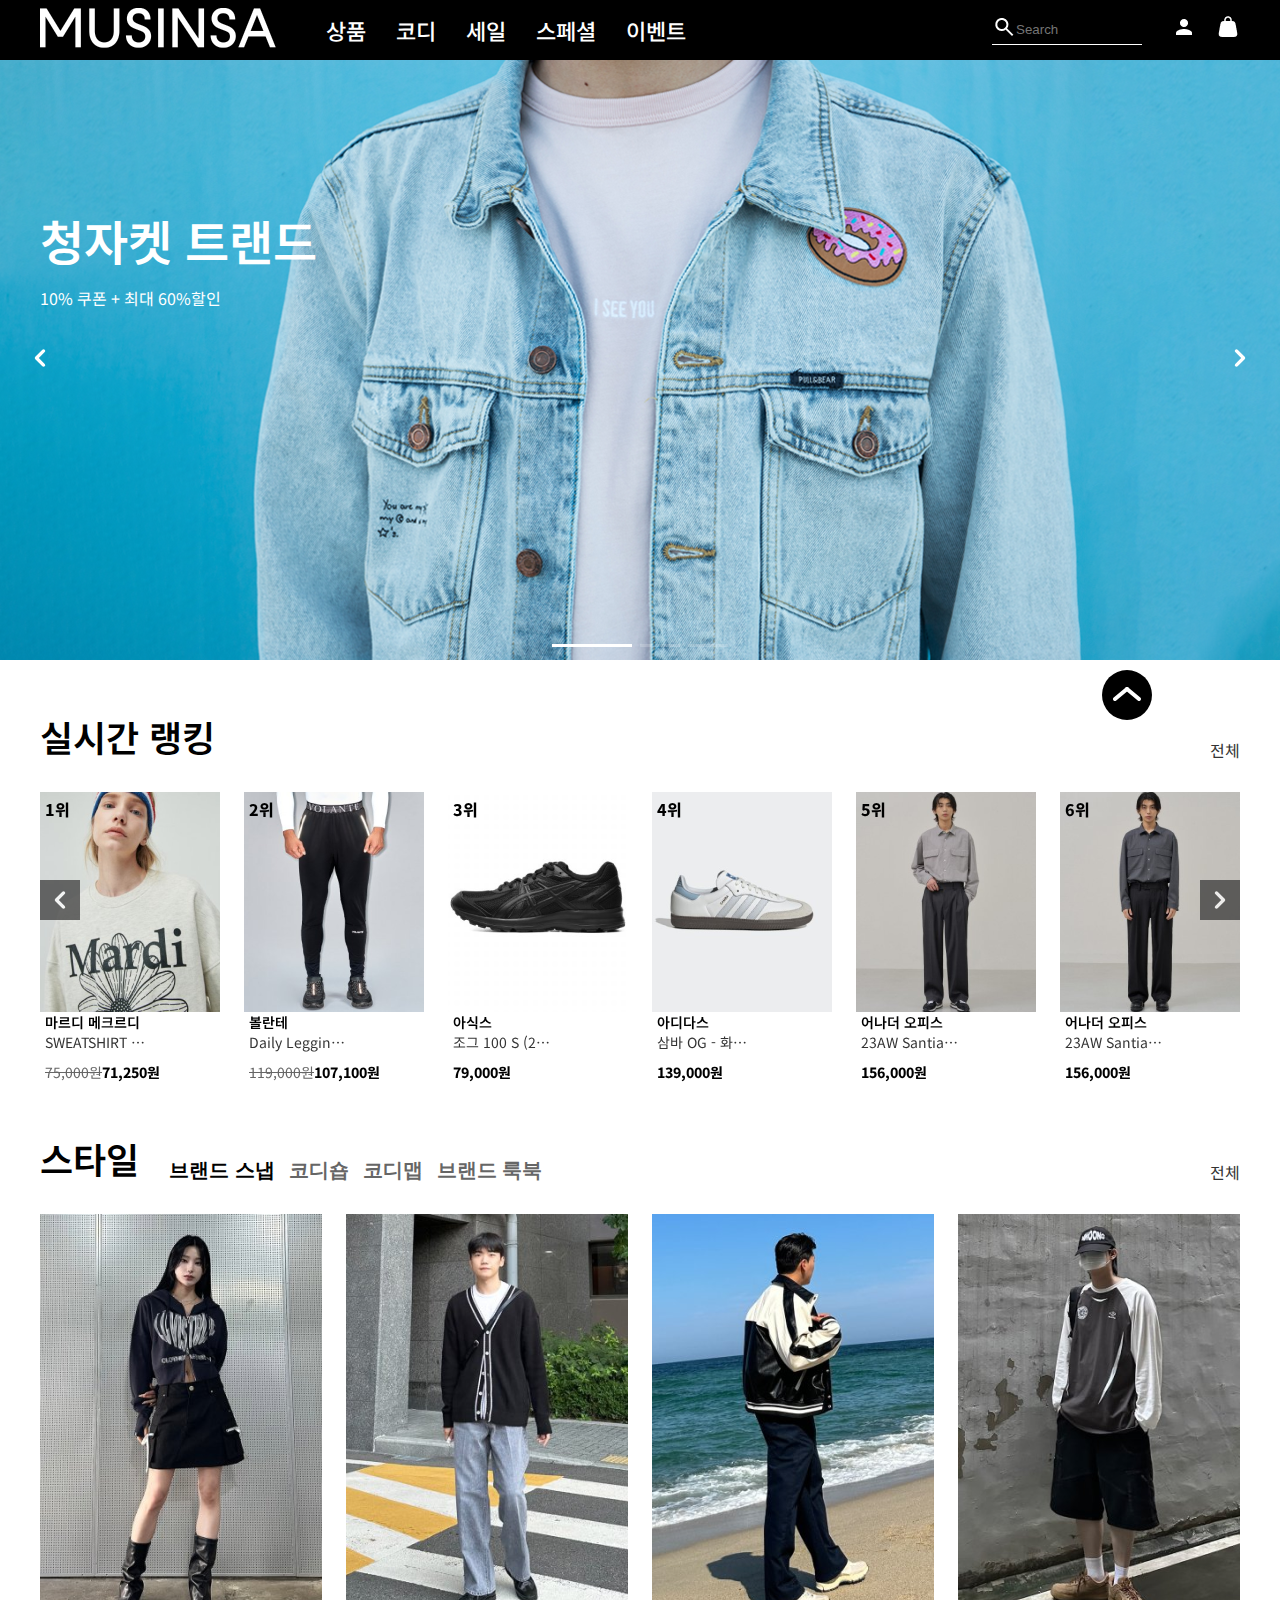
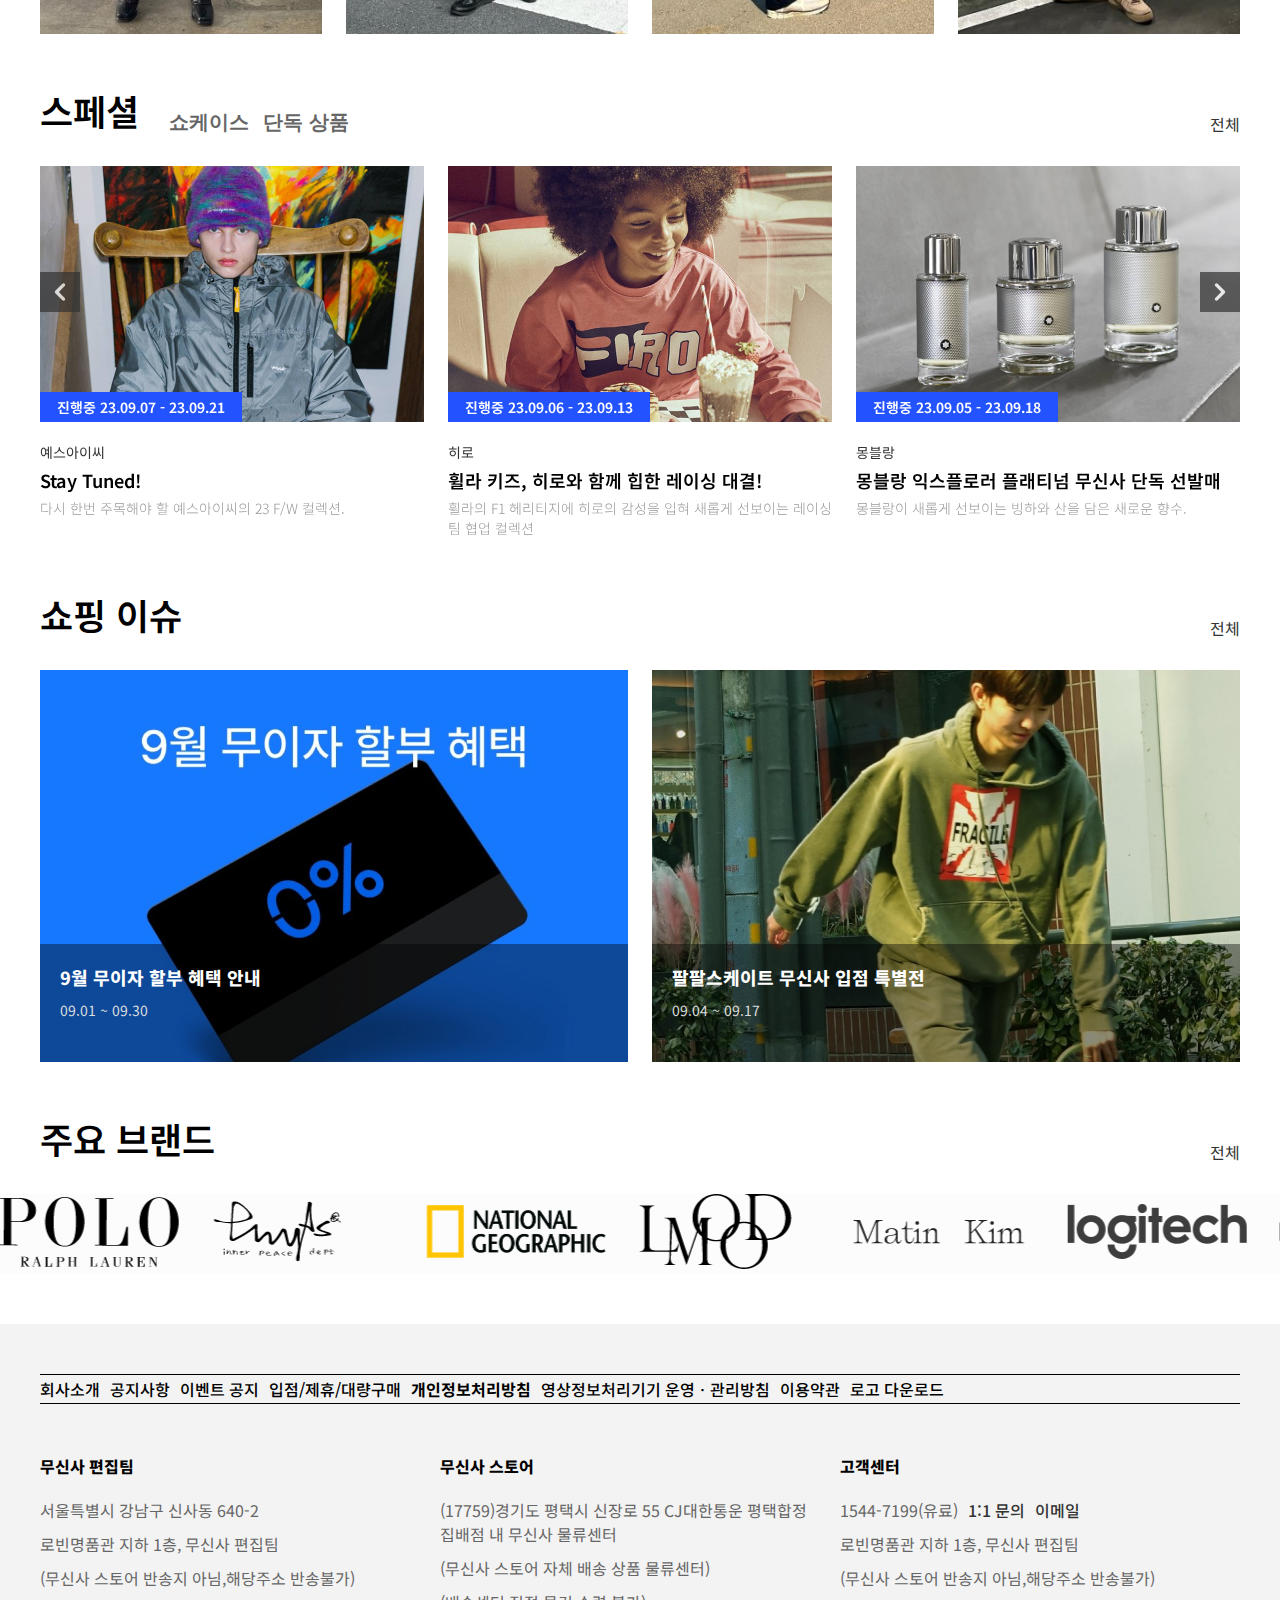
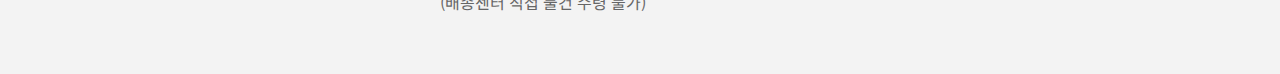
==== index.html @ be7dd1d2 "무신사 포폴" ====
<!DOCTYPE html>
<html lang="ko">
<head>
    <meta charset="UTF-8">
    <meta name="viewport" content="width=device-width, initial-scale=1.0">
    <title>무신사 스토어</title>
    <link rel="preconnect" href="https://fonts.googleapis.com">
    <link rel="preconnect" href="https://fonts.gstatic.com" crossorigin>
    <link href="https://fonts.googleapis.com/css2?family=Noto+Sans+KR:wght@100;200;300;400;500;600;700;800;900&display=swap" rel="stylesheet">
    <script src="jquery.js" charset="utf-8"></script>
    <link rel="stylesheet" href="https://cdn.jsdelivr.net/npm/swiper@10/swiper-bundle.min.css"/>
    <link rel="stylesheet" href="./styles/base.css">
    <link rel="stylesheet" href="./styles/header.css">
    <link rel="stylesheet" href="./styles/style.css">
</head>
<body>
    <!-- 네비 -->
    <div id="headertop" style="z-index: 99;">
        <div id="angle-up">
            <div id="angle">
                <svg xmlns="http://www.w3.org/2000/svg" width="40" height="40" viewBox="0 0 20 20"><g fill="white"><path d="m15.36 13.268l-6-5c-1.025-.853.256-2.39 1.28-1.536l6 5c1.024.853-.256 2.39-1.28 1.536Z"/><path d="m3.36 11.732l6-5c1.024-.854 2.305.683 1.28 1.536l-6 5c-1.024.854-2.305-.683-1.28-1.536Z"/></g></svg>
            </div>    
        </div>
        <header>
            <a href="index.html"><img src="images/musinsa_W.png" alt="로고"></a>
            <nav>
                <div class="subnav">
                    <button><a href="sub1.html">상품</a></button>
                    <div class="subnavcontent">
                        <div>
                            <a href="sub1.html">전체</a>
                            <a href="sub1.html">상의</a>
                            <a href="sub1.html">아우터</a>
                            <a href="sub1.html">바지</a>
                            <a href="sub1.html">원피스</a>
                            <a href="sub1.html">스커트</a>
                            <a href="sub1.html">가방</a>
                            <a href="sub1.html">스니커즈</a>
                            <a href="sub1.html">신발</a>
                            <a href="sub1.html">시계</a>
                            <a href="sub1.html">모자</a>
                            <a href="sub1.html" class="sports">스포츠</a>
                            <a href="sub1.html">양말/레그웨어</a>
                            <a href="sub1.html">속옷</a>
                            <a href="sub1.html">안경</a>
                            <a href="sub1.html">주얼리</a>
                            <a href="sub1.html">액세서리</a>
                            <a href="sub1.html">뷰티</a>
                            <a href="sub1.html">디지털/테크</a>
                            <a href="sub1.html">리빙</a>
                            <a href="sub1.html">컬처</a>
                            <a href="sub1.html">반려동물</a>
                            <a href="sub1.html" class="sale">세일</a>
                            <a href="sub1.html">브랜드</a>
                        </div>
                    </div>
                </div>
                <div class="subnav">
                    <button><a href="sub1.html">코디</a></button>
                    <div class="subnavcontent">
                        <div>
                            <a href="sub1.html">코디숍</a>
                            <a href="sub1.html">코디맵</a>
                            <a href="sub1.html">브랜드 스냅</a>
                            <a href="sub1.html">스트릿 스냅</a>
                        </div>
                    </div>
                </div>
                <div class="subnav">
                    <button><a href="sub1.html">세일</a></button>
                    <div class="subnavcontent">
                        <div>
                            <a href="sub1.html">쿠폰</a>
                            <a href="sub1.html">세일</a>
                            <a href="sub1.html">타임세일</a>
                            <a href="sub1.html">기획전</a>
                        </div>
                    </div>
                </div>
                <div class="subnav">
                    <button><a href="sub1.html">스페셜</a></button>
                    <div class="subnavcontent">
                        <div>
                            <a href="sub1.html">쇼케이스</a>
                            <a href="sub1.html">스페셜 이슈</a>
                            <a href="sub1.html">단독상품</a>    
                        </div>
                    </div>
                </div>
                <div class="subnav">
                    <button><a href="sub1.html">이벤트</a></button>
                    <div class="subnavcontent">
                        <div>
                            <a href="sub1.html">래플</a>
                            <a href="sub1.html">랜덤 이벤트</a>
                            <a href="sub1.html">룩북 이벤트</a>
                            <a href="sub1.html">체험단</a>
                            <a href="sub1.html">회원후기</a>
                            <a href="sub1.html">신규 브랜드</a>
                            <a href="sub1.html">뉴브랜드 데이</a>
                            <a href="sub1.html">첫 구매 990원</a>
                            <a href="sub1.html">친구 초대</a>
                            <a href="sub1.html">사은품</a>    
                        </div>
                    </div>
                </div>
            </nav>
            <div id="navright">
                <div>
                    <a href="#"><img src="images/search.png" alt="서치"></a>
                    <form action="action.php">
                        <input type="text" placeholder="Search">
                    </form>
                </div>
                <a href="login.html"><img src="images/person.png" alt="내정보"></a>
                <a href="login.html"><img src="images/bag.png" alt="장바구니"></a>
            </div>
        </header>
    </div>
    <div class="swiper mySwiper1">
        <div class="swiper-wrapper">
          <div class="swiper-slide">
            <a href="#">
                <div class="text-wrap">
                    <h2>청자켓 트랜드</h2>
                    <p>10% 쿠폰 + 최대 60%할인</p>
                </div>
                <img src="images/back1.png" alt="im1">
            </a>
          </div>
          <div class="swiper-slide">
            <a href="#">
                <div class="text-wrap">
                    <h2>무신사 스탠다드</h2>
                    <p>최대 79% 할인</p>
                </div>
                <img src="images/back2.png" alt="im1">
            </a>
          </div>
          <div class="swiper-slide">
            <a href="#">
                <div class="text-wrap">
                    <h2>상의 최대 79% 할인</h2>
                    <p>무신사 이벤트</p>
                </div>
                <img src="images/back3.png" alt="im1">
            </a>
          </div>
        </div>
        <div class="swiper-pagination"></div>
        <div class="swiper-button-prev"></div>
        <div class="swiper-button-next"></div>
      </div>

<!-- ----------------랭킹---------------- -->
      <section>
        <div id="contents1">
            <div class="heading">
                <h1>실시간 랭킹</h1>
                <a href="sub1.html">전체</a>
            </div>
            <div class="swiper mySwiper2">
                <div class="swiper-wrapper">
                    <div class="swiper-slide">
                        <a href="sub2.html">
                            <div class="rank-img">
                                <p>1위</p>
                                <img src="images/rank1.png" alt="rank1">    
                            </div>
                            <div class="rank-wrap">
                                <h3>마르디 메크르디</h3>
                                <p class="rank-text">SWEATSHIRT FLOWERMARDI_OATMEAL BLACK</p>
                                <p class="rank-price"><span>75,000원</span>71,250원</p>  
                            </div>
                        </a>
                    </div>
                    <div class="swiper-slide">
                        <a href="sub2.html">
                            <div class="rank-img">
                                <p>2위</p>
                                <img src="images/rank2.png" alt="rank2">    
                            </div>
                            <div class="rank-wrap">
                                <h3>볼란테</h3>
                                <p class="rank-text">Daily Leggings Pants [Black]</p>
                                <p class="rank-price"><span>119,000원</span>107,100원</p>  
                            </div>
                        </a>
                    </div>
                    <div class="swiper-slide">
                        <a href="sub2.html">
                            <div class="rank-img">
                                <p>3위</p>
                                <img src="images/rank3.png" alt="rank3">    
                            </div>
                            <div class="rank-wrap">
                                <h3>아식스</h3>
                                <p class="rank-text">조그 100 S (2E) - 블랙:블랙 / 1201A325-001</p>
                                <p class="rank-price">79,000원</p>  
                            </div>
                        </a>
                    </div>
                    <div class="swiper-slide">
                        <a href="sub2.html">
                            <div class="rank-img">
                                <p>4위</p>
                                <img src="images/rank4.png" alt="rank4">    
                            </div>
                            <div class="rank-wrap">
                                <h3>아디다스</h3>
                                <p class="rank-text">삼바 OG - 화이트:스카이블루 / ID2055</p>
                                <p class="rank-price">139,000원</p>  
                            </div>
                        </a>
                    </div>
                    <div class="swiper-slide">
                        <a href="sub2.html">
                            <div class="rank-img">
                                <p>5위</p>
                                <img src="images/rank5.png" alt="rank5">    
                            </div>
                            <div class="rank-wrap">
                                <h3>어나더 오피스</h3>
                                <p class="rank-text">23AW Santiago Slacks (Charcoal)</p>
                                <p class="rank-price">156,000원</p>  
                            </div>
                        </a>
                    </div>
                    <div class="swiper-slide">
                        <a href="sub2.html">
                            <div class="rank-img">
                                <p>6위</p>
                                <img src="images/rank6.png" alt="rank6">    
                            </div>
                            <div class="rank-wrap">
                                <h3>어나더 오피스</h3>
                                <p class="rank-text">23AW Santiago Slacks (Black)</p>
                                <p class="rank-price">156,000원</p>  
                            </div>  
                        </a>
                    </div>
                    <div class="swiper-slide">
                        <a href="sub2.html">
                            <div class="rank-img">
                                <p>7위</p>
                                <img src="images/rank7.jpg" alt="rank1">    
                            </div>
                            <div class="rank-wrap">
                                <h3> 마르디 메크르디</h3>
                                <p class="rank-text">SWEATSHIRT FLOWERMARDI_OATMEAL BLACK</p>
                                <p class="rank-price"><span>75,000원</span>71,250원</p>  
                            </div>
                        </a>
                    </div>
                    <div class="swiper-slide">
                        <a href="sub2.html">
                            <div class="rank-img">
                                <p>8위</p>
                                <img src="images/rank8.jpg" alt="rank1">    
                            </div>
                            <div class="rank-wrap">
                                <h3> 마르디 메크르디</h3>
                                <p class="rank-text">SWEATSHIRT FLOWERMARDI_OATMEAL BLACK</p>
                                <p class="rank-price"><span>75,000원</span>71,250원</p>  
                            </div>
                        </a>
                    </div>
                    <div class="swiper-slide">
                        <a href="sub2.html">
                            <div class="rank-img">
                                <p>9위</p>
                                <img src="images/rank9.jpg" alt="rank1">    
                            </div>
                            <div class="rank-wrap">
                                <h3> 마르디 메크르디</h3>
                                <p class="rank-text">SWEATSHIRT FLOWERMARDI_OATMEAL BLACK</p>
                                <p class="rank-price"><span>75,000원</span>71,250원</p>  
                            </div>
                        </a>
                    </div>
                    <div class="swiper-slide">
                        <a href="sub2.html">
                            <div class="rank-img">
                                <p>10위</p>
                                <img src="images/rank10.jpg" alt="rank1">    
                            </div>
                            <div class="rank-wrap">
                                <h3> 마르디 메크르디</h3>
                                <p class="rank-text">SWEATSHIRT FLOWERMARDI_OATMEAL BLACK</p>
                                <p class="rank-price"><span>75,000원</span>71,250원</p>  
                            </div>
                        </a>
                    </div>
                    <div class="swiper-slide">
                        <a href="sub2.html">
                            <div class="rank-img">
                                <p>11위</p>
                                <img src="images/rank11.jpg" alt="rank1">    
                            </div>
                            <div class="rank-wrap">
                                <h3>마르디 메크르디</h3>
                                <p class="rank-text">SWEATSHIRT FLOWERMARDI_OATMEAL BLACK</p>
                                <p class="rank-price"><span>75,000원</span>71,250원</p>  
                            </div>
                        </a>
                    </div>
                    <div class="swiper-slide">
                        <a href="sub2.html">
                            <div class="rank-img">
                                <p>12위</p>
                                <img src="images/rank12.jpg" alt="rank1">    
                            </div>
                            <div class="rank-wrap">
                                <h3>마르디 메크르디</h3>
                                <p class="rank-text">SWEATSHIRT FLOWERMARDI_OATMEAL BLACK</p>
                                <p class="rank-price"><span>75,000원</span>71,250원</p>  
                            </div>
                        </a>
                    </div>
                </div>
                <div class="swiper-button-prev"></div>
                <div class="swiper-button-next"></div>
            </div>
        </div>
<!-- --------------------스타일---------------------- -->
        <div class="contents2">
            <div class="heading">
                <h1>스타일</h1>
                <div class="heading-wrap">
                    <button id="defaultOpen" class="btn" onclick="openStyle(event, 'brand-snap')">브랜드 스냅</button>
                    <button class="btn" onclick="openStyle(event, 'cody-shop')">코디숍</button>
                    <button class="btn" onclick="openStyle(event, 'cody-map')">코디맵</button>
                    <button class="btn" onclick="openStyle(event, 'brand-lookbook')">브랜드 룩북</button>
                </div>
                <a href="#">전체</a>
            </div>
            <div class="style-img tabcontent" id="brand-snap">
                <a href="#"><img src="images/snap1.png" alt="style1"></a>
                <a href="#"><img src="images/snap2.png" alt="style2"></a>
                <a href="#"><img src="images/snap3.png" alt="style3"></a>
                <a href="#"><img src="images/snap4.png" alt="style4"></a>
            </div>
            <div class="style-img tabcontent" id="cody-shop">
                <a href="#"><img src="images/codyshop1.jpg" alt="style1"></a>
                <a href="#"><img src="images/codyshop2.jpg" alt="style2"></a>
                <a href="#"><img src="images/codyshop3.jpg" alt="style3"></a>
                <a href="#"><img src="images/codyshop4.jpg" alt="style4"></a>
            </div>
            <div class="style-img tabcontent" id="cody-map">
                <a href="#"><img src="images/map1.jpg" alt="style1"></a>
                <a href="#"><img src="images/map2.jpg" alt="style2"></a>
                <a href="#"><img src="images/map3.jpg" alt="style3"></a>
                <a href="#"><img src="images/map4.jpg" alt="style4"></a>
            </div>
            <div class="style-img tabcontent" id="brand-lookbook">
                <a href="#"><img src="images/look1.jpg" alt="style1"></a>
                <a href="#"><img src="images/look2.jpg" alt="style2"></a>
                <a href="#"><img src="images/look3.jpg" alt="style3"></a>
                <a href="#"><img src="images/look4.jpg" alt="style4"></a>
            </div>
        </div>
<!-- -----------------스페셜------------------ -->
        <div class="contents3">
            <div class="heading">
                <h1>스페셜</h1>
                <div class="heading-wrap">
                    <button>쇼케이스</button>
                    <button>단독 상품</button>
                </div>
                <a href="#">전체</a>
            </div>
            <div class="swiper mySwiper3">
                <div class="swiper-wrapper">
                    <div class="swiper-slide">
                        <a href="#">
                            <div class="spacial-img">
                                <img src="images/spacial1.png" alt="스페셜1">
                                <p>진행중 23.09.07 - 23.09.21</p>
                            </div>
                            <div class="spacial-wrap">
                                <p>예스아이씨</p>
                                <h3>Stay Tuned!</h3>
                                <p><span>다시 한번 주목해야 할 예스아이씨의 23 F/W 컬렉션.</span></p>
                            </div>
                        </a>
                    </div>
                    <div class="swiper-slide">
                        <a href="#">
                            <div class="spacial-img">
                                <img src="images/spacial2.png" alt="스페셜2">
                                <p>진행중 23.09.06 - 23.09.13</p>
                            </div>
                            <div class="spacial-wrap">
                                <p>히로</p>
                                <h3>휠라 키즈, 히로와 함께 힙한 레이싱 대결!</h3>
                                <p><span>휠라의 F1 헤리티지에 히로의 감성을 입혀 새롭게 선보이는 레이싱 팀 협업 컬렉션</span></p>
                            </div>    
                        </a>
                    </div>
                    <div class="swiper-slide">
                        <a href="#">
                            <div class="spacial-img">
                                <img src="images/spacial3.png" alt="스페셜3">
                                <p>진행중 23.09.05 - 23.09.18</p>
                            </div>
                            <div class="spacial-wrap">
                                <p>몽블랑</p>
                                <h3>몽블랑 익스플로러 플래티넘 무신사 단독 선발매</h3>
                                <p><span>몽블랑이 새롭게 선보이는 빙하와 산을 담은 새로운 향수.</span></p>
                            </div>    
                        </a>
                    </div>
                    <div class="swiper-slide">
                        <div class="spacial-img">
                            <img src="images/spacial1.png" alt="스페셜1">
                            <p>진행중 23.09.07 - 23.09.21</p>
                        </div>
                        <div class="spacial-wrap">
                            <p>예스아이씨</p>
                            <h3>Stay Tuned!</h3>
                            <p><span>다시 한번 주목해야 할 예스아이씨의 23 F/W 컬렉션.</span></p>
                        </div>
                    </a>
                    </div>
                    <div class="swiper-slide">
                        <a href="#">
                            <div class="spacial-img">
                                <img src="images/spacial2.png" alt="스페셜2">
                                <p>진행중 23.09.06 - 23.09.13</p>
                            </div>
                            <div class="spacial-wrap">
                                <p>히로</p>
                                <h3>휠라 키즈, 히로와 함께 힙한 레이싱 대결!</h3>
                                <p><span>휠라의 F1 헤리티지에 히로의 감성을 입혀 새롭게 선보이는 레이싱 팀 협업 컬렉션</span></p>
                            </div>    
                        </a>
                    </div>
                    <div class="swiper-slide">
                        <a href="#">
                            <div class="spacial-img">
                                <img src="images/spacial3.png" alt="스페셜3">
                                <p>진행중 23.09.05 - 23.09.18</p>
                            </div>
                            <div class="spacial-wrap">
                                <p>몽블랑</p>
                                <h3>몽블랑 익스플로러 플래티넘 무신사 단독 선발매</h3>
                                <p><span>몽블랑이 새롭게 선보이는 빙하와 산을 담은 새로운 향수.</span></p>
                            </div>    
                        </a>
                    </div>
                </div>
                <div class="swiper-button-prev"></div>
                <div class="swiper-button-next"></div>
            </div>
        </div>

        <div class="contents4">
            <div class="heading">
                <h1>쇼핑 이슈</h1>
                <a href="#">전체</a>
            </div>
            <div class="shopping-container">
                <div class="shopping-wrap">
                    <a href="#">
                        <img src="images/shopping1.png" alt="쇼핑1">
                        <div>
                            <h2>9월 무이자 할부 혜택 안내</h2>
                            <p>09.01 ~ 09.30</p>
                        </div>
                    </a>
    
                </div>
                <div class="shopping-wrap">
                    <a href="#">
                        <img src="images/shopping2.png" alt="쇼핑2">
                        <div>
                            <h2>팔팔스케이트 무신사 입점 특별전</h2>
                            <p>09.04 ~ 09.17</p>
                        </div>
                    </a>
                </div>
            </div>
        </div>
      </section>
      <div class="brand">
        <div class="heading">
            <h1>주요 브랜드</h1>
            <a href="#">전체</a>
        </div>
        <div class="swiper mySwiper4">
            <div class="swiper-wrapper">
              <div class="swiper-slide">
                <img src="images/logitech.png" alt="브랜드1">
              </div>
              <div class="swiper-slide">
                <img src="images/poloralphlauren.png" alt="브랜드2">
              </div>
              <div class="swiper-slide">
                <img src="images/physicaleducation.png" alt="브랜드3">
              </div>
              <div class="swiper-slide">
                <img src="images/nationalgeographic.png" alt="브랜드4">
              </div>
              <div class="swiper-slide">
                <img src="images/lmood.png" alt="브랜드5">
              </div>
              <div class="swiper-slide">
                <img src="images/matinkim.png" alt="브랜드6">
              </div>
              <div class="swiper-slide">
                <img src="images/logitech.png" alt="브랜드7">
              </div>
              <div class="swiper-slide">
                <img src="images/thenorthface.png" alt="브랜드8">
              </div>
              <div class="swiper-slide">
                <img src="images/physicaleducation.png" alt="브랜드9">
              </div>
              <div class="swiper-slide">
                <img src="images/poloralphlauren.png" alt="브랜드10">
              </div>
              <div class="swiper-slide">
                <img src="images/calvinkleinjeans.png" alt="브랜드11">
              </div>
              <div class="swiper-slide">
                <img src="images/hadex.png" alt="브랜드12">
              </div>
              <div class="swiper-slide">
                <img src="images/codegraphy.png" alt="브랜드13">
              </div>
            </div>
          </div>
      </div>
    <footer>
        <div class="footer-container1">
            <a href="#">회사소개</a>
            <a href="#">공지사항</a>
            <a href="#">이벤트 공지</a>
            <a href="#">입점/제휴/대량구매</a>
            <a href="#"><b>개인정보처리방침</b></a>
            <a href="#">영상정보처리기기 운영ㆍ관리방침</a>
            <a href="#">이용약관</a>
            <a href="#">로고 다운로드</a>
        </div> 
        <div class="footer-container2">
            <div class="footer-wrap">
                <h3>무신사 편집팀</h3>
                <p>서울특별시 강남구 신사동 640-2</p>
                <p>로빈명품관 지하 1층, 무신사 편집팀</p>
                <p>(무신사 스토어 반송지 아님,해당주소 반송불가)</p>
            </div>
            <div class="footer-wrap">
                <h3>무신사 스토어</h3>
                <p>(17759)경기도 평택시 신장로 55 CJ대한통운 평택합정집배점 내 무신사 물류센터</p>
                <p>(무신사 스토어 자체 배송 상품 물류센터)</p>
                <p>(배송센터 직접 물건 수령 불가)</p>
            </div>
            <div class="footer-wrap">
                <h3>고객센터</h3>
                <div>
                    <p>1544-7199(유료)</p>
                    <a href="#">1:1 문의</a>
                    <a href="#">이메일</a>
                </div>
                <p>로빈명품관 지하 1층, 무신사 편집팀</p>
                <p>(무신사 스토어 반송지 아님,해당주소 반송불가)</p>
            </div>    
        </div>
    </footer>

    <script src="https://ajax.googleapis.com/ajax/libs/jquery/1.12.4/jquery.min.js"></script>
    <script src="./JavaScripts/jquery.js"></script>
    <script src="https://cdn.jsdelivr.net/npm/swiper@10/swiper-bundle.min.js"></script>
    <script src="./JavaScripts/script.js"></script>
</body>
</html>
---- styles/base.css ----
* {
    margin: 0;
    padding: 0;
    box-sizing: border-box;
}

article, aside, details, figcaption, figure, 
footer, header, hgroup, menu, nav, section {
	display: block;
}
body {
    font-family: 'Noto Sans KR', sans-serif;
    font-size: 16px;
    width: 100%;
    height: 100%;
}
ol, ul {
	list-style: none;
}

a {
    text-decoration: none;
    display: block;
    font-family: 'Noto Sans KR', sans-serif;
    color: #000;
}

h1 {
    font-size: 36px;
    color: #000;
    font-weight: 600;
}

section {
    width: 1200px;
    margin: 0 auto;
    overflow: hidden;
}

.heading {
    padding-top: 50px;
    padding-bottom: 30px;
    display: flex;
    justify-content: space-between;
    align-items: end;
}

.heading a {
    font-size: 16px;
    font-weight: 400;
    color: #333;
}

.heading .heading-wrap {
    margin-right: auto;
    margin-left: 30px;
}

.heading .heading-wrap button {
    outline: none;
    background: none;
    border: none;
    color: #666;
    margin-right: 10px;
    font-size: 20px;
    font-weight: bold;
}

.heading .heading-wrap button:hover {
    cursor: pointer;
    color: #333;
}
.heading .heading-wrap button.active {
    color: #000;
}
/* ----------------앵글------------------- */
#angle-up {
    position: relative;
    width: 100%;
    z-index: 99999;
}

#angle {
    position: fixed;
    width: 50px;
    height: 50px;
    border-radius: 999px;
    background: #000;
    right: 10%;
    bottom: 20%;
    text-align: center;
    line-height: 75px;
}
#angle:hover {
    cursor: pointer;
}


/* -----------------------푸터-------------------- */
footer {
    margin-top: 50px;
    width: 100%;
    background: #f3f3f3;
    padding-top: 50px;
}

.footer-container1 {
    width: 1200px;
    height: 30px;
    border-top: 1px solid #000;
    border-bottom: 1px solid #000;
    margin: 0 auto;
    display: flex;
    align-items: center;
}

.footer-container1 a {
    color: #000;
    font-size: 16px;
    font-weight: 500;
    margin-right: 10px;
}

.footer-container2 {
    margin: 0 auto;
    width: 1200px;
    display: flex;
    padding-top: 50px;
    padding-bottom: 50px;
}
.footer-wrap {
    width: 384px;
    margin-right: 24px;
}

.footer-wrap h3 {
    font-size: 16px;
    font-weight: 800;
    margin-bottom: 20px;
}
.footer-wrap div {
    overflow: hidden;
}
.footer-wrap p {
    font-size: 16px;
    font-weight: 400;
    color: #666;
    margin-bottom: 10px;
}



.footer-wrap div > *{
    float: left;
    margin-right: 10px;
}

.footer-wrap a {
    color: #333;
    font-size: 16px;
    font-weight: 500;
}

footer a:hover {
    color: #000;
    text-decoration: underline;
}
---- styles/header.css ----
#headertop {
    width: 100%;
    background: #000;
    position: fixed;
    top: 0;
    transition: 0.3s;
}

header {
    overflow: hidden;
    max-width: 1200px;
    min-width: 950px;
    width: 100%;
    margin: 0 auto;
    display: flex;
    align-items: center;
    justify-content: space-between;
}

header > a {
    float: left;
}

header nav {
    float: left;
    margin-right: auto;
    margin-left: 35px;
    overflow: hidden;
}

.subnav {
    float: left;
    overflow: hidden;
    font-size: 0;
}

.subnav > button {
    border: none;
    overflow: hidden;
    outline: none;
    background: none;
    box-sizing: border-box;
}
.subnav button a {
    font-size: 22px;
    font-weight: 500;
    padding: 14px 15px;
    color: #fff;
    display: block;
}

.subnav:hover button{
    cursor: pointer;
    background: #494949
}

.subnav:hover .subnavcontent{
    display: block;
}

.subnavcontent {
    display: none;
    position: absolute;
    left: 0;
    width: 100%;
    overflow: hidden;
    background: #fff;
    box-shadow: 0 5px 5px rgba(0, 0, 0, 0.1);
}
.subnavcontent div {
    width: 1200px;
    margin: 0 auto;
    overflow: hidden;
}
.subnavcontent a{
    float: left;
    color: #333;
    padding: 15px 4px;
    font-size: 16px;
    position: relative;
}

.subnavcontent a:after {
    position: absolute;
    content: "";
    width: 1px;
    height: 12px;
    background: #333;
    right: 0;
    top: 50%;
    transform: translateY(-50%);
}
.subnavcontent a:last-child {
    padding: 15px 0px 15px 4px;
}

.subnavcontent a:last-child:after {
    display: none;
}

.subnavcontent a:hover {
    font-weight: 500;
    color: #000;
}

#navright div, a {
    float: left;
}
#navright > a {
    margin-left: 20px;
}

#navright div {
    border-bottom: 1px solid #fff;
    width: 150px;
    box-sizing: border-box;
    margin-right: 10px;
}

#navright div a {
    float: left;
}

#navright div form {
    float: right;
}

#navright img {
    width: 24px;
    height: 24px;
}

#navright input[type=text] {
    outline: none;
    border: none;
    width: 126px;
    height: 24px;
    color: #f9f9f9;
    background: none;
}
---- styles/style.css ----
/* 슬라이드 */
.mySwiper1 img {
    display: block;
    object-fit: cover;
    width: 100%;
    height: 100%;
}

.mySwiper1 .swiper-slide a {
    object-fit:contain;
    width: 100%;
    height: 100%;
}

.mySwiper1 .swiper-slide {
    background-color: #eee;
}

.mySwiper1 .text-wrap {
    position: absolute;
    width: 1200px;
    top: 35%;
    left: 0;
    right: 0;
    opacity: 0;
    margin: auto;
    transition: 0.5s;
    transition-delay: 0.7s;
}

.mySwiper1 .swiper-slide-active .text-wrap{
    opacity: 1;
    top: 25%;
    transition: 0.5s;
    transition-delay: 0.7s;
}

.mySwiper1 .text-wrap h2 {
    color: #fff;
    font-size: 48px;
    line-height: 1.25;
    font-weight: 600;
    margin-bottom: 16px;
}

.mySwiper1 .text-wrap p {
    color: #fff;
    font-style: 20px;
}

.mySwiper1 {
    max-width: 100%;
    width: 100%;
    height: 600px;
    margin-top: 60px;
  }

.mySwiper1 .swiper-pagination-bullet {
    width: 40px;
    height: 3px;
    border-radius: 0;
    background-color: #fff;
}

.mySwiper1 .swiper-pagination-bullet-active {
    background: #fff;
    width: 80px;
}

.mySwiper1 .swiper-button-next.swiper-button-disabled,
.mySwiper1 .swiper-button-prev.swiper-button-disabled {
    opacity: 0;
}

.mySwiper1 .swiper-button-next,
.mySwiper1 .swiper-button-prev {
    width: 40px;
    height: 40px;
    background-size: 18px;
    background-position: center;
    background-repeat: no-repeat;
    z-index: 2;
    border-radius: 50%;
    -webkit-transition: 0.4s;
    transition: 0.4s;
    position: absolute;
}

.mySwiper1 .swiper-button-prev:after,
.mySwiper1 .swiper-rtl .swiper-button-next:after,
.mySwiper1 .swiper-button-next:after,
.mySwiper1 .swiper-rtl .swiper-button-prev:after {
    display: none;
}

.mySwiper1 .swiper-button-next:hover,
.mySwiper1 .swiper-button-prev:hover {
    background-color: #000;
    box-shadow: 0 4px 12px rgba(0, 0, 0, 0.4);
}

.mySwiper1 .swiper-button-prev {
    background-image: url(images/angle-left-w.svg);
    background-size: 100%;
    left: 20px;
}

.mySwiper1 .swiper-button-prev:hover {
    background-image: url(images/angle-left-w.svg);
    background-size: 100%;
}

.mySwiper1 .swiper-button-next {
    background-image: url(images/angle-right-w.svg);
    background-size: 100%;
    right: 20px;
}

.mySwiper1 .swiper-button-next:hover {
    background-image: url(images/angle-right-w.svg);
    background-size: 100%;
}

/* ----------------------------------------------랭킹 ---------------------------------------*/

.mySwiper2 {
    width: 1200px;
    width: 100%;
    height: 290px;
  }

.rank-img {
    width: 100%;
    height: 220px;
    position: relative;
}

.rank-img img {
    width: 180px;
    height: 220px;
    object-fit: cover;
    object-position: center;
}

.rank-img p {
    position: absolute;
    font-size: 16px;
    font-weight: 800;
    left: 5px;
    top: 5px;
    color: black;
}

.rank-wrap {
    width: 100%;
    height: 70px;
    color: #000;
    padding-left: 5px;
}

.rank-wrap h3 {
    font-weight: 600;
    font-size: 14px;
    height: 20px;
    line-height: 20px;
}

.rank-wrap p {
    height: 20px;
    line-height: 20px;
}

.rank-wrap .rank-text {
    overflow: hidden;
    width: 100px;
    color: #333;
    text-overflow: ellipsis;
    white-space: nowrap;
    margin-bottom: 10px;
    font-size: 14px;
}

.rank-wrap .rank-price {
    font-weight: 800;
    font-size: 14px;
}

.rank-wrap .rank-price span {
    font-weight: 400;
    color: #666;
    text-decoration-line: line-through;
}

.mySwiper2 .swiper-slide {
    max-width: 180px;
    height: 100%;
}

.mySwiper2 .swiper-button-next.swiper-button-disabled,
.mySwiper2 .swiper-button-prev.swiper-button-disabled {
    opacity: 0;
}

.mySwiper2 .swiper-button-next,
.mySwiper2 .swiper-button-prev {
    width: 40px;
    height: 40px;
    background-size: 18px;
    background-position: center;
    background-repeat: no-repeat;
    z-index: 2;
    -webkit-transition: 0.4s;
    transition: 0.4s;
    position: absolute;
    top: 110px;
    background-color: #333;
}

.mySwiper2 .swiper-button-prev:after,
.mySwiper2 .swiper-rtl .swiper-button-next:after,
.mySwiper2 .swiper-button-next:after,
.mySwiper2 .swiper-rtl .swiper-button-prev:after {
    display: none;
}

.mySwiper2 .swiper-button-prev {
    background-image: url(images/angle-left-w.svg);
    background-size: 100%;
    left: 0;
    opacity: 0.7;
}

.mySwiper2 .swiper-button-prev:hover {
    background-image: url(images/angle-left-w.svg);
    background-size: 100%;
    opacity: 1;
}

.mySwiper2 .swiper-button-next {
    background-image: url(images/angle-right-w.svg);
    background-size: 100%;
    right: 0;
    opacity: 0.7;
}

.mySwiper2 .swiper-button-next:hover {
    background-image: url(images/angle-right-w.svg);
    background-size: 100%;
    opacity: 1;
}
/* --------------------------------------------스타일-------------------------------------------------- */
.style-img {
    width: 1200px;
    display: none;
    overflow: hidden;
    justify-content: space-between;
}

.style-img a {
    width: 282px;
    height: 420px;
    overflow: hidden;
    text-align: center;
}

.style-img img {
    transition: 0.2s;
    width: 100%;
}


.style-img img:hover {
    transform: scale(1.1)
}

/* ------------------------------------------------스페셜----------------------------------------------- */
.mySwiper3 {
    max-width: 1200px;
    width:100%;
}

.mySwiper3 .swiper-slide {
    width: 384px;
    height: 100%;
}

.mySwiper3 .spacial-img {
    position: relative;
    width: 384px;
    height: 256px;
}
.mySwiper3 .spacial-img img {
    width: 384px;
    height: 256px;
}

.mySwiper3 .spacial-img p {
    padding: 5px 17px;
    font-size: 14px;
    color: #fff;
    font-weight: 600;
    background: #2353FF;
    position: absolute;
    left: 0;
    bottom: 0;
}

.mySwiper3 .spacial-wrap {
    padding-top: 20px;
    width: 384px;
}

.mySwiper3 .spacial-wrap p {
    font-size: 14px;
    color: #333;
}

.mySwiper3 .spacial-wrap h3 {
    font-size: 18px;
    color: #000;
    font-weight: 600;
    padding: 5px 0;
}
.mySwiper3 .spacial-wrap span {
    font-size: 14px;
    color: #999;
    font-weight: 300
}

.mySwiper3 .swiper-button-next.swiper-button-disabled,
.mySwiper3 .swiper-button-prev.swiper-button-disabled {
    opacity: 0;
}

.mySwiper3 .swiper-button-next,
.mySwiper3 .swiper-button-prev {
    width: 40px;
    height: 40px;
    background-size: 18px;
    background-position: center;
    background-repeat: no-repeat;
    z-index: 2;
    -webkit-transition: 0.4s;
    transition: 0.4s;
    position: absolute;
    top: 128px;
    background-color: #333;
}

.mySwiper3 .swiper-button-prev:after,
.mySwiper3 .swiper-rtl .swiper-button-next:after,
.mySwiper3 .swiper-button-next:after,
.mySwiper3 .swiper-rtl .swiper-button-prev:after {
    display: none;
}

.mySwiper3 .swiper-button-prev {
    background-image: url(images/angle-left-w.svg);
    background-size: 100%;
    left: 0;
    opacity: 0.7;
}

.mySwiper3 .swiper-button-prev:hover {
    background-image: url(images/angle-left-w.svg);
    background-size: 100%;
    opacity: 1;
}

.mySwiper3 .swiper-button-next {
    background-image: url(images/angle-right-w.svg);
    background-size: 100%;
    right: 0;
    opacity: 0.7;
}

.mySwiper3 .swiper-button-next:hover {
    background-image: url(images/angle-right-w.svg);
    background-size: 100%;
    opacity: 1;
}

/* -------------------------------쇼핑 ----------------------------*/

.shopping-container {
    display: flex;
    justify-content: space-between;
    width: 1200px;
    height: 392px;
}

.shopping-wrap {
    width: 588px;
    height: 392px;
    position: relative;
}

.shopping-wrap img {
    width: 100%;
    height: 100%;
    text-align: center;
}

.shopping-wrap div {
    width: 100%;
    height: 118px;
    padding-left: 20px;
    padding-top: 20px;
    background: rgba(0, 0, 0 , 0.4);
    position: absolute;
    bottom: 0;
    left: 0;
}

.shopping-wrap h2 {
    font-size: 18px;
    font-weight: 800;
    color: #fff;
}

.shopping-wrap p {
    font-size: 14px;
    color: #ddd;   
    padding-top: 10px; 
}
/* ------------------------브랜드------------------------- */

.brand {
    width: 100%;
}

.brand > .heading {
    max-width: 1200px;
    margin: 0 auto;
}
.brand .mySwiper4 {
    background: #fcfcfc;
}

.brand .swiper-wrapper {
    display: flex;
    align-items: center;
    transition-timing-function: linear;
}

@media(max-width: 1280px) {
    .brand {
        width: 1280px;
        margin: 0 auto;
    }
}
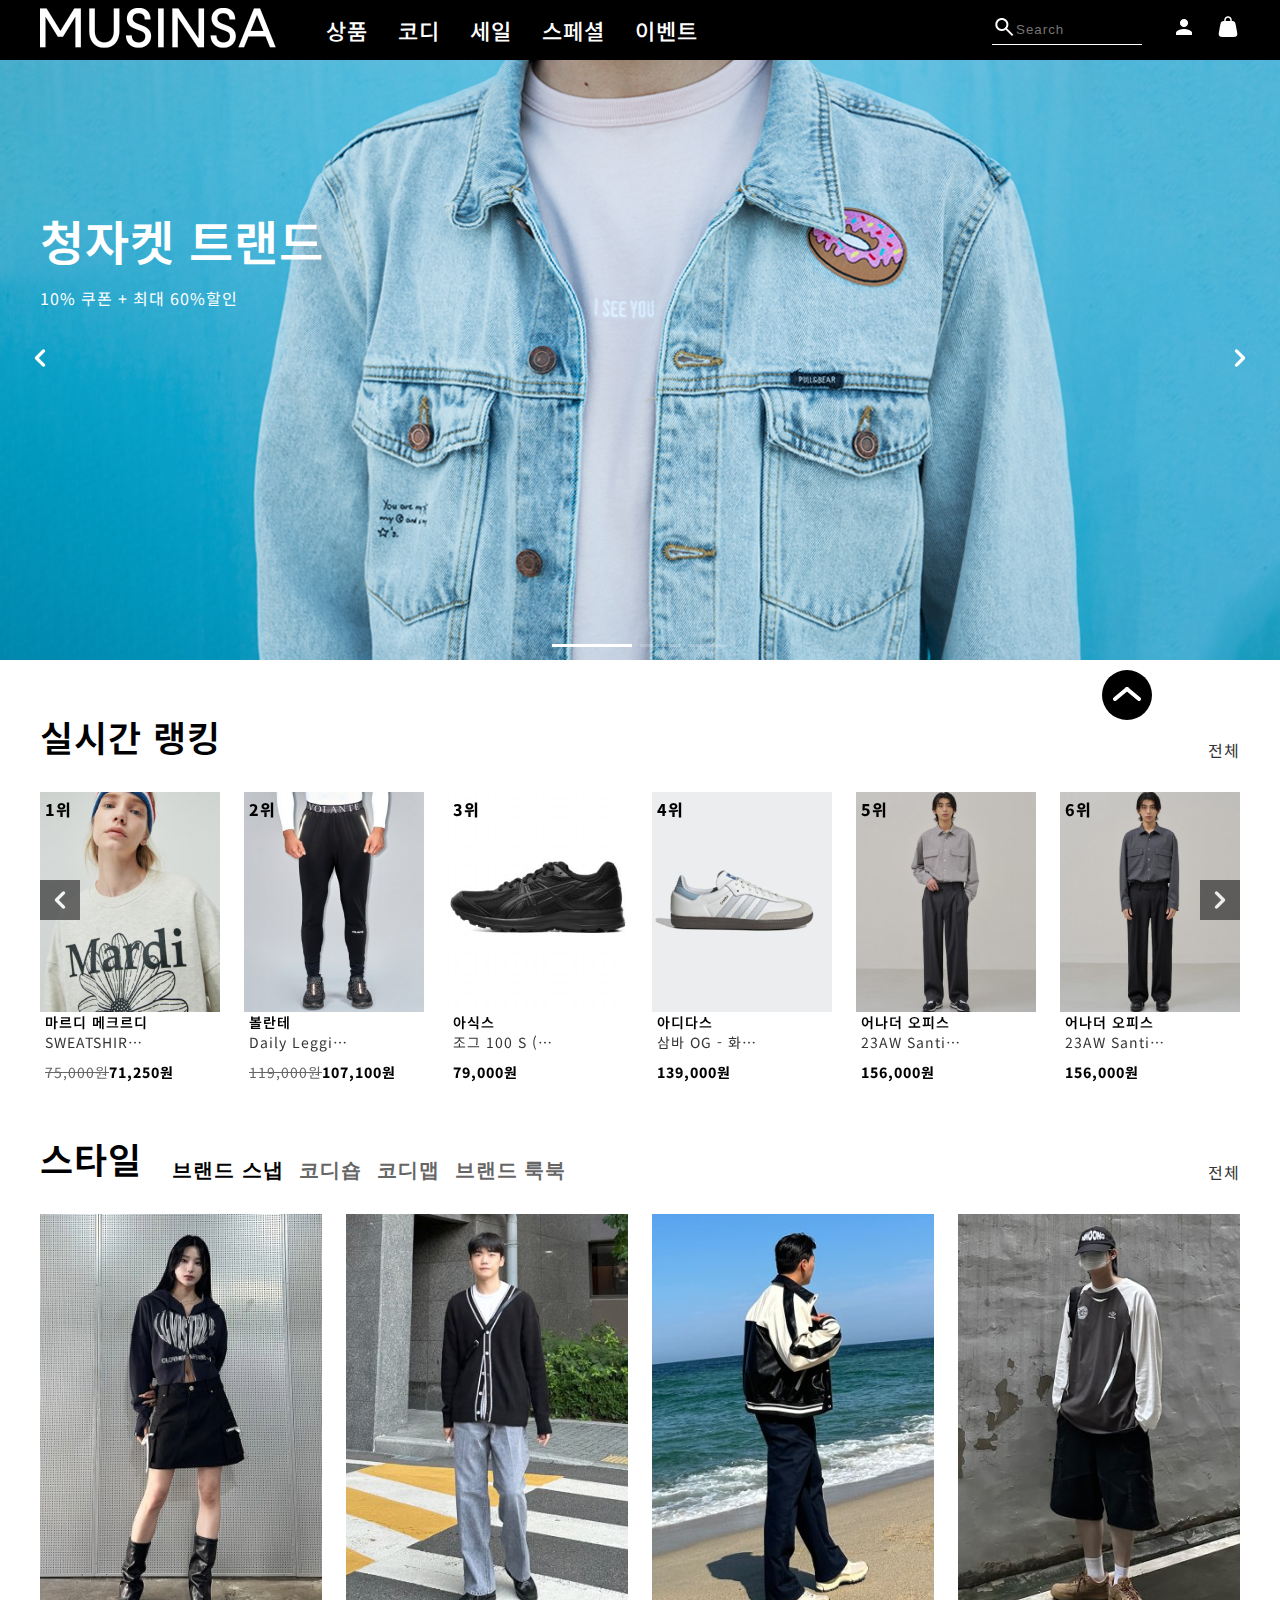
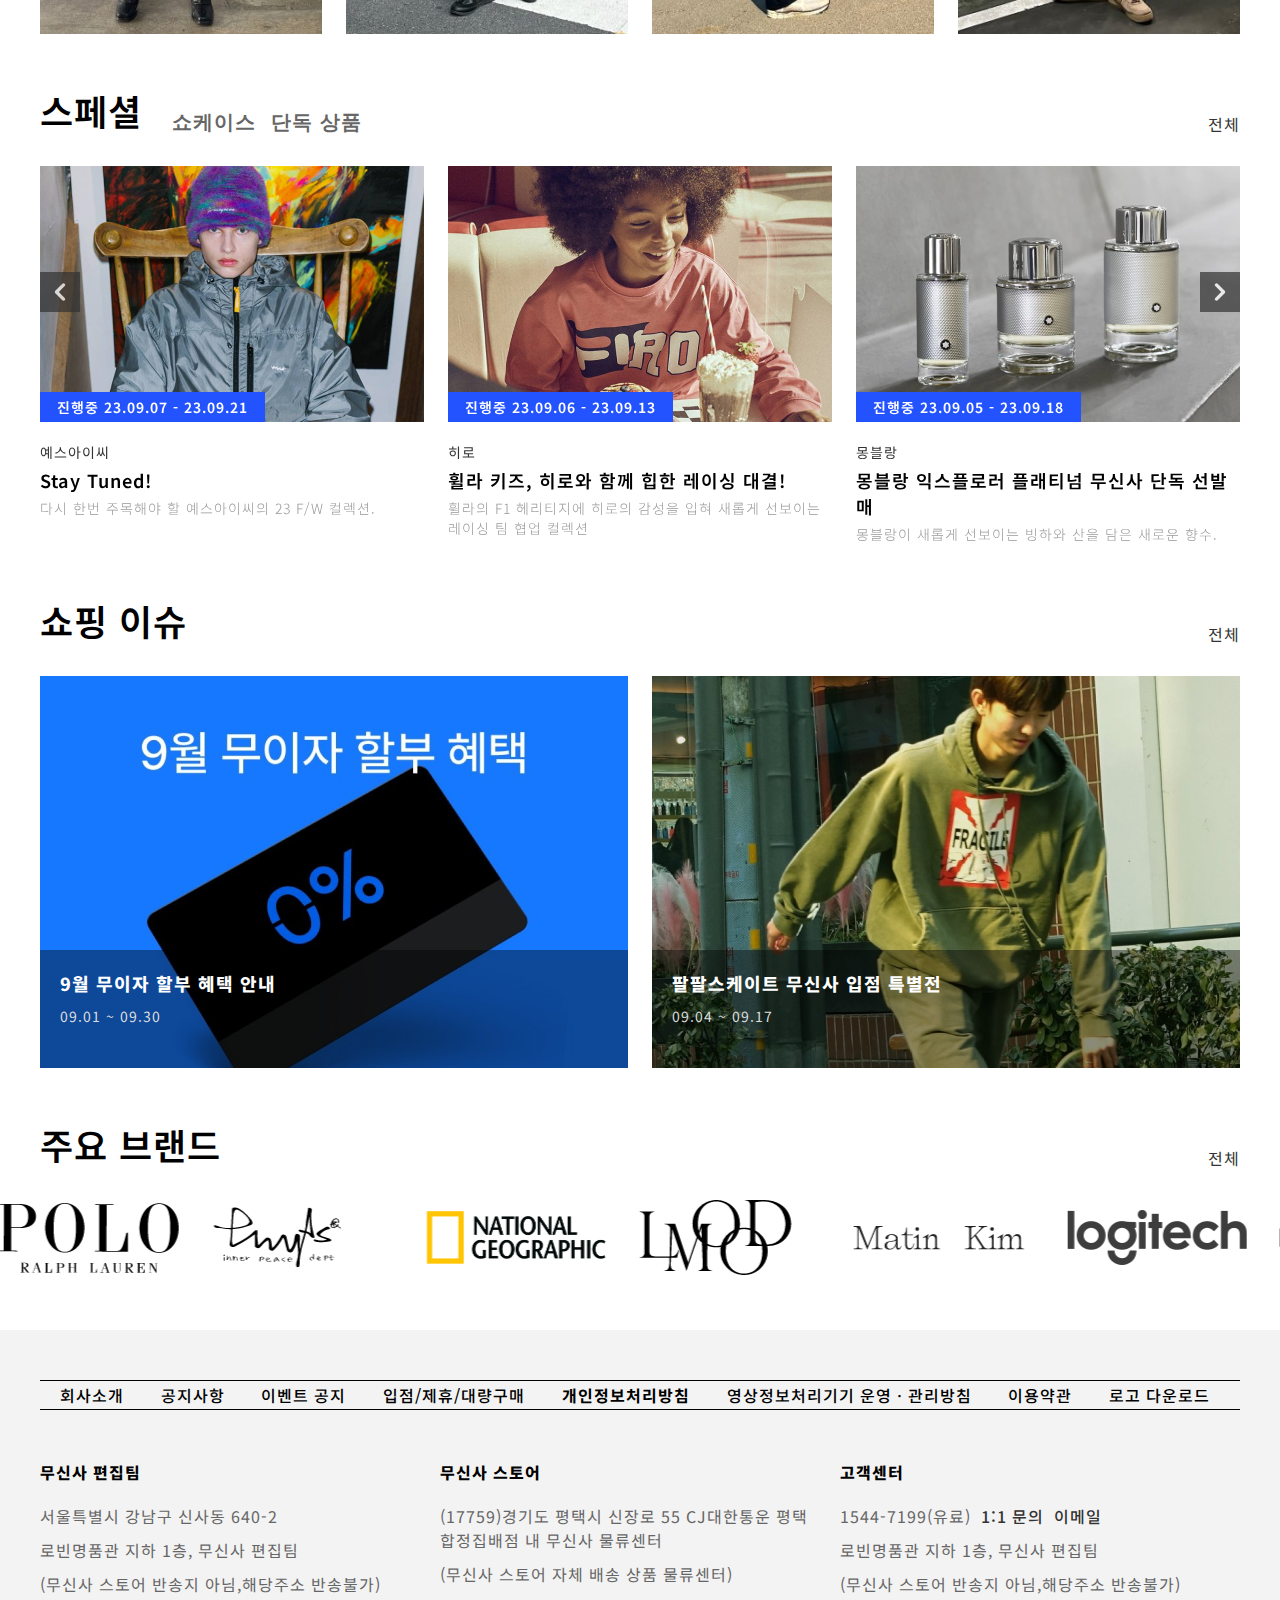
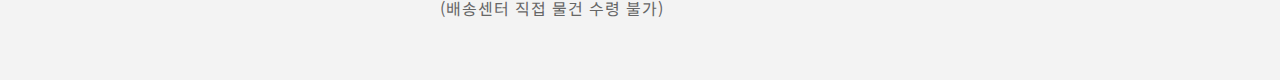
==== commit 2093f0be: "musinsa" ====
--- a/index.html
+++ b/index.html
@@ -134,7 +134,7 @@
                     <h2>무신사 스탠다드</h2>
                     <p>최대 79% 할인</p>
                 </div>
-                <img src="images/back2.png" alt="im1">
+                <img src="images/back4.png" alt="im1">
             </a>
           </div>
           <div class="swiper-slide">
--- a/styles/base.css
+++ b/styles/base.css
@@ -2,6 +2,7 @@
     margin: 0;
     padding: 0;
     box-sizing: border-box;
+    letter-spacing : 1px;
 }
 
 article, aside, details, figcaption, figure, 
@@ -111,7 +112,10 @@
     border-bottom: 1px solid #000;
     margin: 0 auto;
     display: flex;
+    flex-direction: row;
+    justify-content: space-between;
     align-items: center;
+    padding: 0 20px;
 }
 
 .footer-container1 a {
--- a/styles/header.css
+++ b/styles/header.css
@@ -76,7 +76,7 @@
     float: left;
     color: #333;
     padding: 15px 4px;
-    font-size: 16px;
+    font-size: 15px;
     position: relative;
 }
 
--- a/styles/style.css
+++ b/styles/style.css
@@ -433,9 +433,6 @@
     max-width: 1200px;
     margin: 0 auto;
 }
-.brand .mySwiper4 {
-    background: #fcfcfc;
-}
 
 .brand .swiper-wrapper {
     display: flex;
